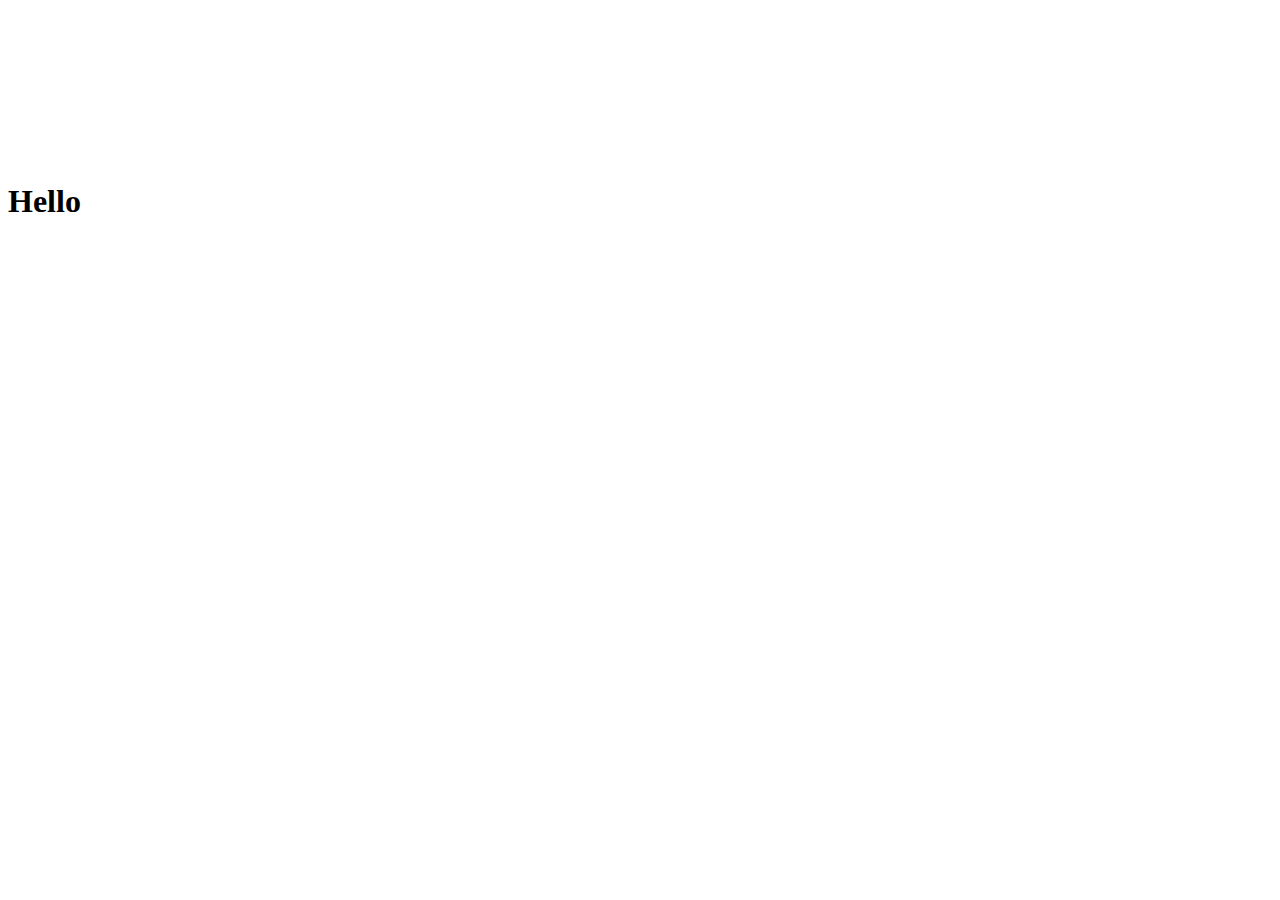
==== public/views/index.html @ 2af46b02 "personal website" ====
<!DOCTYPE html>
<html>
  <head>
    <meta charset="utf-8">
    <meta http-equiv="X-UA-Compatible" content="IE=edge">
    <title>12Hoven</title>
      <link href="/css/style.css" rel="stylesheet" href="text/css">
  </head>

  <body>
    <div id="contrainer1">
      <div class="video-container">
        <video playsinline autoplay muted loop poster="./media/fishVideo.mov" id="page1">
          <source src="./media/fishVideo.mov" type="video/mp4" />
          <source src="./media/fishVideo.mov" type="video/webm" />
        </video>
      </div>
    </div>


    <h1>Hello</h1>


    <script src="/js/script.js" type="text/javascript"></script>
  </body>
</html>
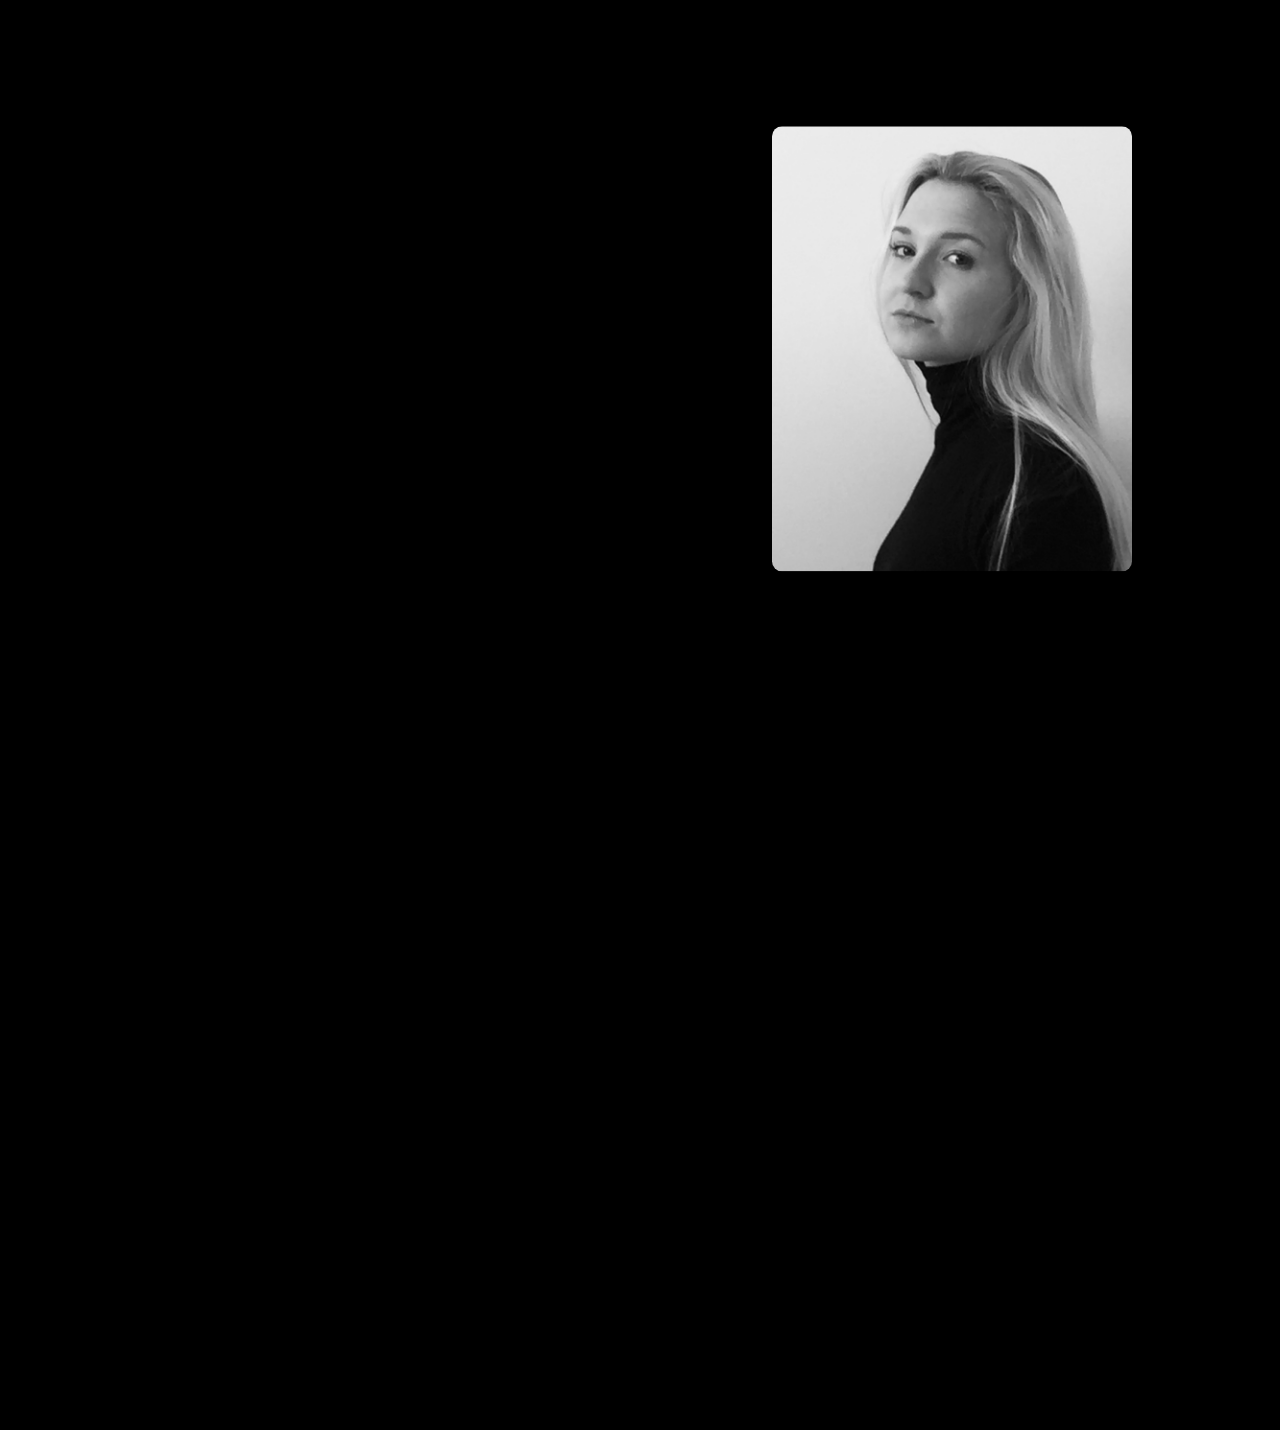
==== commit 92521664: "profile" ====
--- a/public/views/index.html
+++ b/public/views/index.html
@@ -1,26 +1,67 @@
 <!DOCTYPE html>
-<html>
-  <head>
-    <meta charset="utf-8">
-    <meta http-equiv="X-UA-Compatible" content="IE=edge">
-    <title>12Hoven</title>
-      <link href="/css/style.css" rel="stylesheet" href="text/css">
-  </head>
+<html lang="en">
+<head>
+  <meta http-equiv="Content-Type" content="text/html; charset=UTF-8"/>
+  <meta name="viewport" content="width=device-width, initial-scale=1, maximum-scale=1.0, user-scalable=no"/>
+  <title>12-HOVEN</title>
+  <link href="../css/style.css" type="text/css" rel="stylesheet" media="screen,projection"/>
+</head>
+<body>
 
-  <body>
-    <div id="contrainer1">
-      <div class="video-container">
-        <video playsinline autoplay muted loop poster="./media/fishVideo.mov" id="page1">
-          <source src="./media/fishVideo.mov" type="video/mp4" />
-          <source src="./media/fishVideo.mov" type="video/webm" />
-        </video>
+
+
+    <div id="container1">
+
+      <div id="headShot">
+        <img id="page1" src="../images/danielle.jpg" alt="">
+      </div>
+       <div id="name">
+<!--         <h1 id="header1">Danielle Twaalfhoven</h1>
+        <h3 id="subheader1">Full Stack Software Developer</h3> -->
+      </div>
+      <br><br>
+    </div>
+
+
+
+<!--     <div id="contrainer2">
+      <h2 id="header2">About</h2>
+      <p id="subheader2">I am a contract negotiator turned software engineer with experience in full-stack development. My background in negotiation has taught me to be organized and to persevere in tough situations, while my positive demeanor and zeal help give focus to and energize the people around me. These traits reverberate in my programming style. I see a project through from start to finish, and while a bit of a perfectionist when it comes to the details, I am consistent and never miss a deadline.</p>          <p></p>
+    </div>
+ -->
+
+    <div id="contrainer3">
+    </div>
+
+
+
+    <div id="container4">
+      <div id="footer">
+        <div class="bottomNav">
+          <ul class="navbarBottom">
+<!--             <li class="listItems">
+              <a href="/about">About</a>
+            </li>
+            <li class="listItems">
+              <a href="/projects">Projects</a>
+            </li>
+            <li class="listItems">
+              <a href="/linkedin">LinkedIn</a>
+            </li>
+            <li class="listItems">
+              <a href="/github">Github</a> -->
+            </li>
+            </li>
+          </ul>
+        </div>
       </div>
     </div>
 
 
-    <h1>Hello</h1>
 
+      <script src="/js/jquery.js" type="text/javascript"></script>
+      <script type='text/javascript' src='config.js'></script>
+      <script src="/js/script.js" type="text/javascript"></script>
 
-    <script src="/js/script.js" type="text/javascript"></script>
-  </body>
+ </body>
 </html>
--- a/public/css/style.css
+++ b/public/css/style.css
@@ -0,0 +1,148 @@
+html {
+  margin: 0px;
+  background-color: black;
+}
+
+html,
+body {
+  margin:20px;
+  padding:0;
+  height:100%;
+  font-family: Garamond, Baskerville, "Baskerville Old Face", "Hoefler Text", "Times New Roman", serif;
+}
+
+#name {
+  width: 50%;
+  display: inline-block;
+}
+#headShot {
+  /* float: right; */
+}
+img#page1{
+    margin-top: 15%;
+    float: right;
+    /* left: 75%; */
+    width: 30%;
+    height: 60%;
+    z-index: -100;
+    -ms-transform: translateX(-30%) translateY(-30%);
+    -moz-transform: translateX(-30%) translateY(-30%);
+    -webkit-transform: translateX(-30%) translateY(-30%);
+    transform: translateX(-30%) translateY(-30%);
+    background-size: cover;
+    position: relative;
+    border-radius: 10px;
+    display: inline-block;
+}
+#header1 {
+  color: white;
+  position: relative;
+}
+#subheader1 {
+  color: white;
+}
+#header2 {
+  color: white;
+}
+#subheader2 {
+  color: white;
+}
+
+/* DIV ALIGNMENT */
+#container1 {
+  padding-top: 40px;
+  width: 100%;
+  height: 150%;
+  border-radius: 10px;
+  position: relative;
+}
+#container2 {
+  border-radius: 10px;
+  border: solid white;
+  width: 100%;
+  height: 780px;
+  margin-bottom: 100px;
+    top: 30%;
+    left: 30%;
+    width: 100%;
+    height: 120%;
+    z-index: -150;
+    -ms-transform: translateX(-30%) translateY(-30%);
+    -moz-transform: translateX(-30%) translateY(-30%);
+    -webkit-transform: translateX(-30%) translateY(-30%);
+    transform: translateX(-30%) translateY(-30%);
+    background-size: cover;
+    position: relative;
+}
+#container3 {
+  border-radius: 10px;
+  border: solid white;
+  width: 100%;
+  height: 780px;
+  margin-bottom: 100px;
+    top: 30%;
+    left: 30%;
+    width: 100%;
+    height: 120%;
+    z-index: -150;
+    -ms-transform: translateX(-30%) translateY(-30%);
+    -moz-transform: translateX(-30%) translateY(-30%);
+    -webkit-transform: translateX(-30%) translateY(-30%);
+    transform: translateX(-30%) translateY(-30%);
+    background-size: cover;
+    position: relative;
+}
+
+
+
+#footer {
+   position:fixed;
+   top:0;
+   width:100%;
+   height:60px;   /* Height of the footer */
+   background-color: black;
+   margin-left: -40px;
+   margin-right: 40px;
+}
+
+#footer ul {
+  text-align: center;
+  list-style-type: none;
+}
+#footer li {
+  display: inline;
+}
+#footer a {
+  padding: 2px 12px;
+  text-decoration: none;
+}
+#footer a:hover {
+  background: white;
+  color: black;
+}
+.listItems a {
+  list-style: none;
+  display: inline;
+  color: white;
+}
+.navbarBottom {
+  text-align: center;
+  margin-left: -20px;
+  padding-left: 0;
+}
+
+/*
+img#page2 {
+    top: 30%;
+    left: 60%;
+    width: 50%;
+    height: 100%;
+    z-index: -100;
+    -ms-transform: translateX(-30%) translateY(-30%);
+    -moz-transform: translateX(-30%) translateY(-30%);
+    -webkit-transform: translateX(-30%) translateY(-30%);
+    transform: translateX(-30%) translateY(-30%);
+    background-size: cover;
+    position: fixed;
+    opacity: .25;
+} */
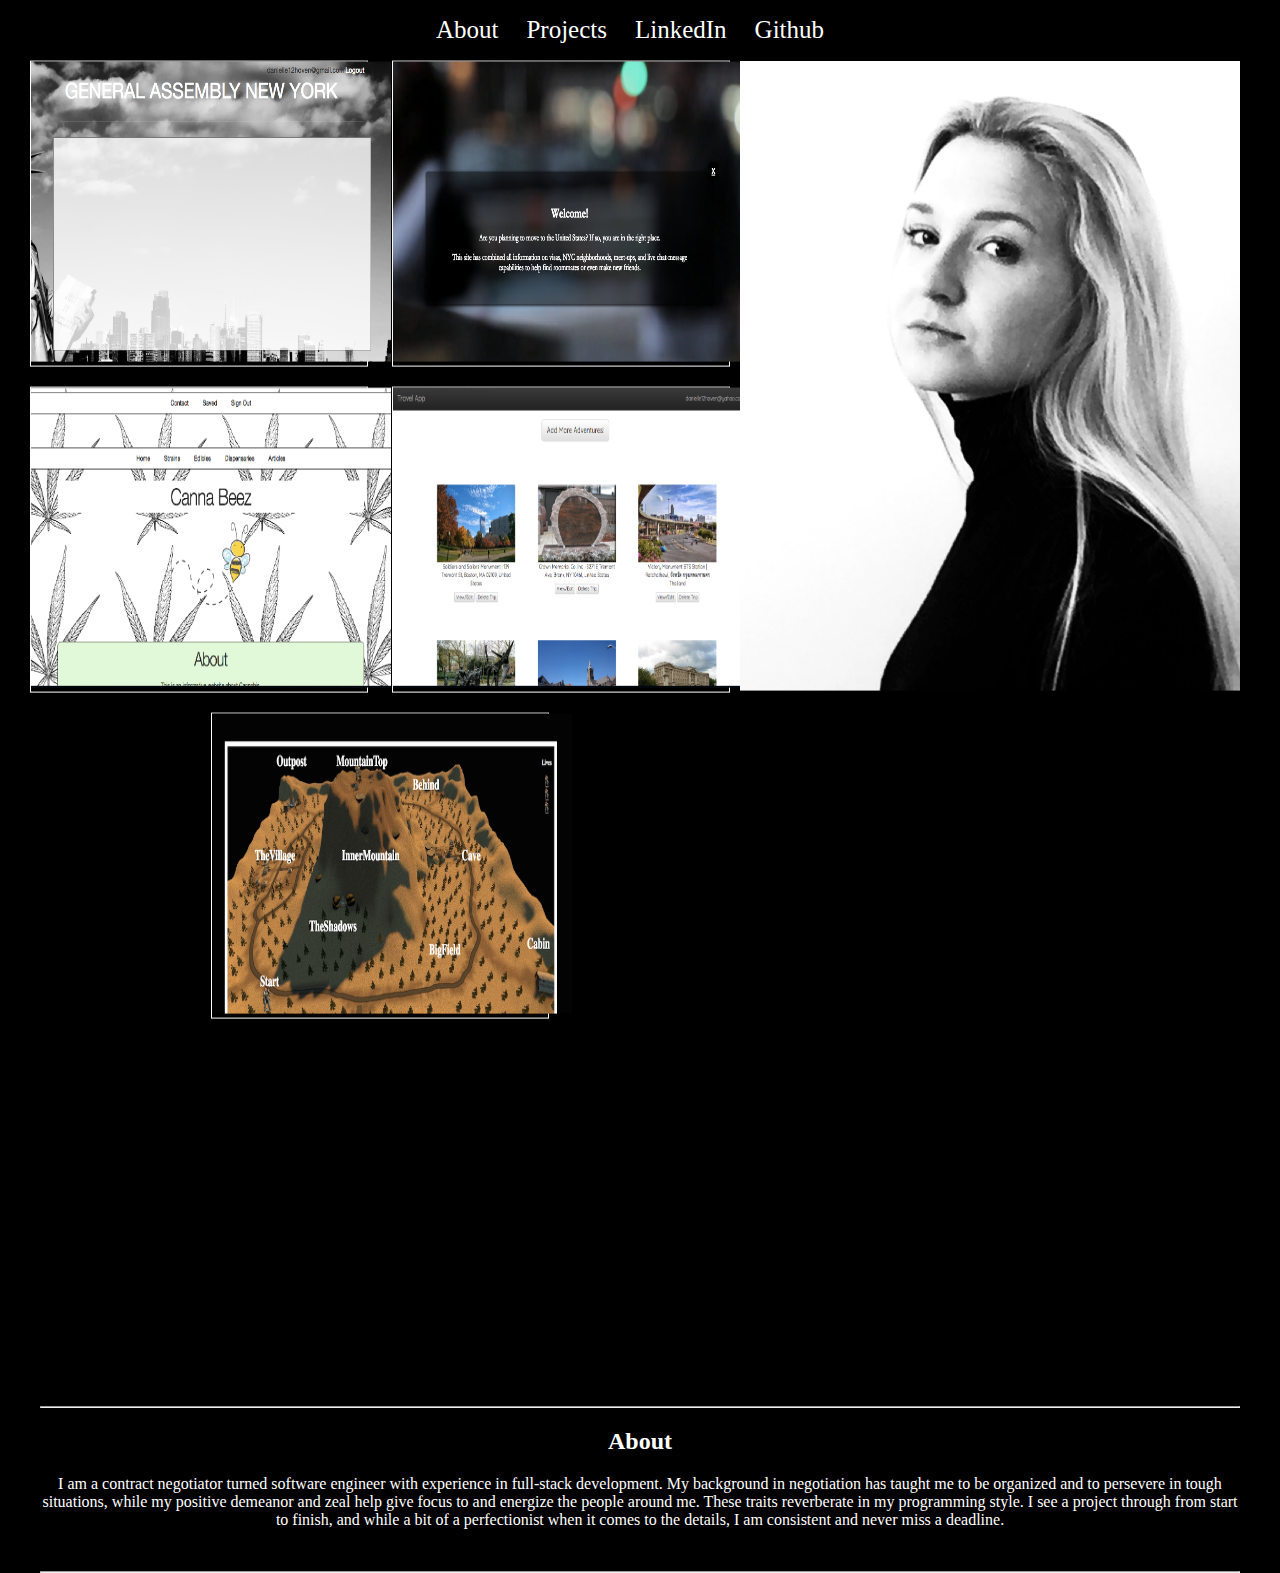
==== commit 0bd878e9: "website positioning" ====
--- a/public/views/index.html
+++ b/public/views/index.html
@@ -11,45 +11,73 @@
 
 
     <div id="container1">
+       <div id="name">
+<!--         <h1 id="header1">Danielle Twaalfhoven</h1>
+        <h4 id="subheader1">Full-Stack Software Developer</h4>
+ -->      </div>
+        <div id="subContainer">
+          <div id="projectContainer">
+            <h2 id="header3">Projects</h2>
+
+            <div class="projects" id=project1>
+              <a href="https://netherlandsnyc.herokuapp.com/"><img class="images" src="../images/messenger.png"></a>
+            </div>
+
+            <div class="projects" id="project2">
+              <a href="https://ga-messenger.herokuapp.com/"><img class="images" src="../images/NYCtoAMS.png"></a>
+            </div>
+
+            <div class="projects" id="project3">
+              <a href="https://quiet-dusk-36143.herokuapp.com/"><img class="images" src="../images/cannabeez.png"></a>
+            </div>
+
+            <div class="projects" id="project4">
+              <a href="https://monuapp.herokuapp.com/"><img class="images" src="../images/monuments.png"></a>
+            </div>
+
+            <div class="projects" id="project5">
+              <a href="https://danielle12hoven.github.io/"><img class="images" src="../images/game.png"></a>
+            </div>
+          </div>
+        </div>
 
       <div id="headShot">
-        <img id="page1" src="../images/danielle.jpg" alt="">
+        <img id="page1" src="../images/danielle12.png" alt="">
       </div>
-       <div id="name">
-<!--         <h1 id="header1">Danielle Twaalfhoven</h1>
-        <h3 id="subheader1">Full Stack Software Developer</h3> -->
-      </div>
-      <br><br>
     </div>
 
 
 
-<!--     <div id="contrainer2">
-      <h2 id="header2">About</h2>
-      <p id="subheader2">I am a contract negotiator turned software engineer with experience in full-stack development. My background in negotiation has taught me to be organized and to persevere in tough situations, while my positive demeanor and zeal help give focus to and energize the people around me. These traits reverberate in my programming style. I see a project through from start to finish, and while a bit of a perfectionist when it comes to the details, I am consistent and never miss a deadline.</p>          <p></p>
-    </div>
- -->
 
-    <div id="contrainer3">
+    <br>
+    <hr>
+
+    <div id="contrainer2">
+      <div id="about">
+        <h2 id="header2">About</h2>
+        <p id="subheader2">I am a contract negotiator turned software engineer with experience in full-stack development. My background in negotiation has taught me to be organized and to persevere in tough situations, while my positive demeanor and zeal help give focus to and energize the people around me. These traits reverberate in my programming style. I see a project through from start to finish, and while a bit of a perfectionist when it comes to the details, I am consistent and never miss a deadline.</p>
+      </div>
     </div>
 
+    <br>
+    <hr>
 
 
     <div id="container4">
       <div id="footer">
         <div class="bottomNav">
           <ul class="navbarBottom">
-<!--             <li class="listItems">
-              <a href="/about">About</a>
+            <li class="listItems">
+              <a href="#about">About</a>
             </li>
             <li class="listItems">
-              <a href="/projects">Projects</a>
+              <a href="#projectContainer">Projects</a>
             </li>
             <li class="listItems">
-              <a href="/linkedin">LinkedIn</a>
+              <a href="https://www.linkedin.com/in/danielle-twaalfhoven">LinkedIn</a>
             </li>
             <li class="listItems">
-              <a href="/github">Github</a> -->
+              <a href="https://github.com/danielle12hoven">Github</a>
             </li>
             </li>
           </ul>
@@ -60,7 +88,6 @@
 
 
       <script src="/js/jquery.js" type="text/javascript"></script>
-      <script type='text/javascript' src='config.js'></script>
       <script src="/js/script.js" type="text/javascript"></script>
 
  </body>
--- a/public/css/style.css
+++ b/public/css/style.css
@@ -11,56 +11,92 @@
   font-family: Garamond, Baskerville, "Baskerville Old Face", "Hoefler Text", "Times New Roman", serif;
 }
 
-#name {
+/* #name {
+  margin-top: 15%;
+  margin-left: 6%;
   width: 50%;
   display: inline-block;
-}
-#headShot {
-  /* float: right; */
-}
-img#page1{
-    margin-top: 15%;
+  color: black;
+  z-index: 1;
+  position: absolute;
+  text-align: center;
+  font-size: 25px;
+} */
+img#page1 {
+    margin-top: 14.2%;
+    margin-right: -150px;
+    display: inline-block;
     float: right;
-    /* left: 75%; */
-    width: 30%;
-    height: 60%;
-    z-index: -100;
+    width: 500px;
+    height: 630px;
     -ms-transform: translateX(-30%) translateY(-30%);
     -moz-transform: translateX(-30%) translateY(-30%);
     -webkit-transform: translateX(-30%) translateY(-30%);
     transform: translateX(-30%) translateY(-30%);
-    background-size: cover;
     position: relative;
-    border-radius: 10px;
-    display: inline-block;
 }
-#header1 {
+
+
+/* IMAGES TO PROJECTS */
+#subContainer {
+  border-radius: 10px;
+  width: 50%;
+  height: 100%;
+  margin-bottom: 100px;
+    top: 30%;
+    left: 30%;
+    width: 100%;
+    height: 120%;
+    z-index: -150;
+    -ms-transform: translateX(-30%) translateY(-30%);
+    -moz-transform: translateX(-30%) translateY(-30%);
+    -webkit-transform: translateX(-30%) translateY(-30%);
+    transform: translateX(-30%) translateY(-30%);
+    position: absolute;
+}
+.projects {
+  border: solid white 1px;
+  height: 40%;
+  width: 40%;
   color: white;
+  display: inline-block;
+  text-align: center;
+  margin: 10px;
   position: relative;
 }
-#subheader1 {
+#projectContainer {
+  text-align: center;
   color: white;
+  width: 70%;
+  margin-left: -80px;
 }
-#header2 {
-  color: white;
-}
-#subheader2 {
-  color: white;
+.images {
+  width: 360px;
+  height: 300px;
+  position: relative;
 }
 
-/* DIV ALIGNMENT */
+
+
+
+
+/* OUTER CONTAINER1 */
 #container1 {
   padding-top: 40px;
   width: 100%;
-  height: 150%;
+  height: 100%;
   border-radius: 10px;
   position: relative;
+  margin-bottom: 400px;
 }
+
+
+/* ABOUT CONTAINER */
 #container2 {
   border-radius: 10px;
   border: solid white;
   width: 100%;
-  height: 780px;
+  height: 100%;
   margin-bottom: 100px;
     top: 30%;
     left: 30%;
@@ -74,27 +110,13 @@
     background-size: cover;
     position: relative;
 }
-#container3 {
-  border-radius: 10px;
-  border: solid white;
-  width: 100%;
-  height: 780px;
-  margin-bottom: 100px;
-    top: 30%;
-    left: 30%;
-    width: 100%;
-    height: 120%;
-    z-index: -150;
-    -ms-transform: translateX(-30%) translateY(-30%);
-    -moz-transform: translateX(-30%) translateY(-30%);
-    -webkit-transform: translateX(-30%) translateY(-30%);
-    transform: translateX(-30%) translateY(-30%);
-    background-size: cover;
-    position: relative;
+#about {
+  color: white;
+  text-align: center;
 }
 
 
-
+/* NAV BAR */
 #footer {
    position:fixed;
    top:0;
@@ -124,25 +146,10 @@
   list-style: none;
   display: inline;
   color: white;
+  font-size: 25px;
 }
 .navbarBottom {
   text-align: center;
   margin-left: -20px;
   padding-left: 0;
 }
-
-/*
-img#page2 {
-    top: 30%;
-    left: 60%;
-    width: 50%;
-    height: 100%;
-    z-index: -100;
-    -ms-transform: translateX(-30%) translateY(-30%);
-    -moz-transform: translateX(-30%) translateY(-30%);
-    -webkit-transform: translateX(-30%) translateY(-30%);
-    transform: translateX(-30%) translateY(-30%);
-    background-size: cover;
-    position: fixed;
-    opacity: .25;
-} */
